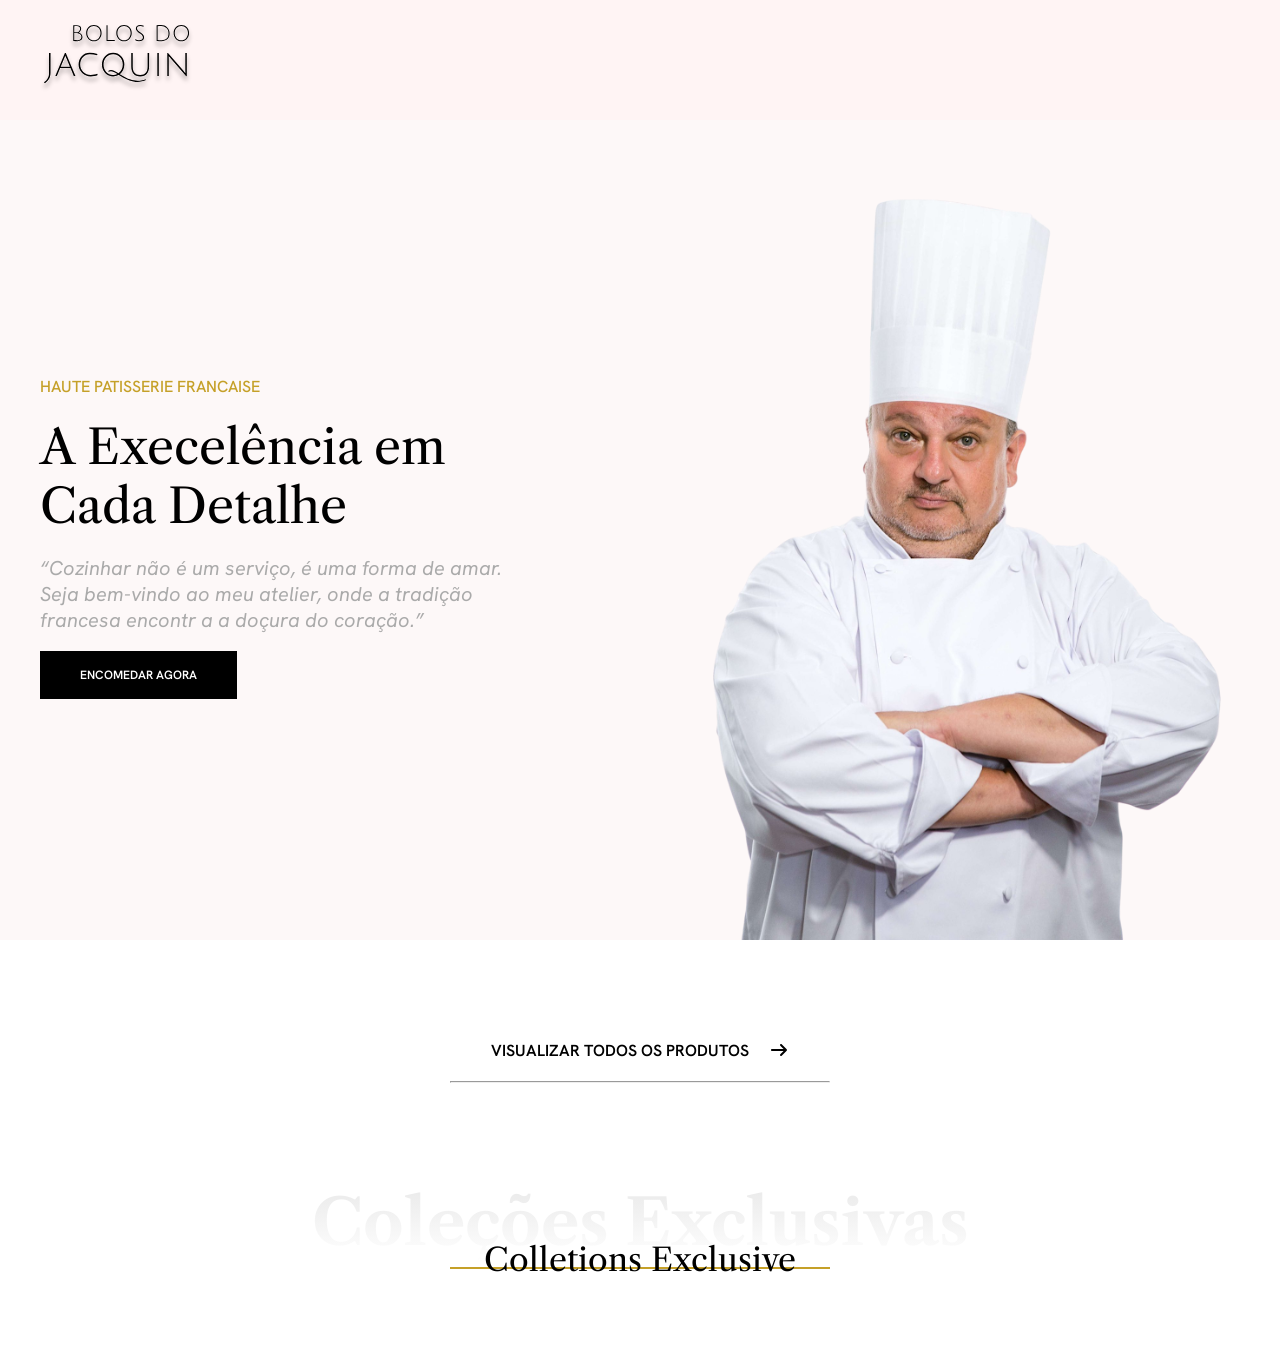
==== HOME/index.html @ c674d881 "Incio html e css pagina home" ====
<!DOCTYPE html>
<html lang="pt-br">

<head>
    <meta charset="UTF-8">
    <meta name="viewport" content="width=device-width, initial-scale=1.0">
    <title>Bolos Jacquin - Home</title>
    <link rel="stylesheet" href="style.css">
    <link rel="preconnect" href="https://fonts.googleapis.com">
    <link rel="preconnect" href="https://fonts.gstatic.com" crossorigin>
    <link
        href="https://fonts.googleapis.com/css2?family=Hanken+Grotesk:ital,wght@0,100..900;1,100..900&family=Libre+Caslon+Text:ital,wght@0,400;0,700;1,400&display=swap"
        rel="stylesheet">
</head>


<body>
    <header class="home_cabecario">
        <div class="home_container">
            <img src="../IMG/LOGO.svg" alt="logo bolo do Jacquin">
        </div>
    </header>
    <main>
        <h1>Página inicial bolos do Jacquin</h1>
        <section class="home_banner">
            <div class="home_container banner_container">
                <div class="box_texto_banner">
                    <span class="linha1">haute patisserie francaise</span><br>
                    <span class="linha2">A Execelência em Cada Detalhe</span>
                    <p class="linha3">“Cozinhar não é um serviço, é uma forma de amar.
                        Seja bem-vindo ao meu atelier, onde a tradição
                        francesa encontr    a a doçura do coração.”</p>
                    <a href="" class="linha4">encomedar agora</a>
                </div>
                <img src="../IMG/0 1.svg" alt="foto do jacquin com avental">

            </div>
        </section>

        <section class="home_container home_produtos">
            <div class="link_produtos">
                <DIV>
                    <a href="">visualizar todos os produtos</a>
                    <svg xmlns="http://www.w3.org/2000/svg"
                        viewBox="0 0 640 640"><!--!Font Awesome Free 7.3.1 by @fontawesome - https://fontawesome.com License - https://fontawesome.com/license/free Copyright 2026 Fonticons, Inc.-->
                        <path
                            d="M566.6 342.6C579.1 330.1 579.1 309.8 566.6 297.3L406.6 137.3C394.1 124.8 373.8 124.8 361.3 137.3C348.8 149.8 348.8 170.1 361.3 182.6L466.7 288L96 288C78.3 288 64 302.3 64 320C64 337.7 78.3 352 96 352L466.7 352L361.3 457.4C348.8 469.9 348.8 490.2 361.3 502.7C373.8 515.2 394.1 515.2 406.6 502.7L566.6 342.7z" />
                    </svg>

                </DIV>
                <hr>
            </div>

            <div class="home_subtitulo">
                <h2>Coleções Exclusivas</h2>
                <span>Colletions Exclusive</span>
                <hr>


            </div>

            <div></div>
        </section>


    </main>
</body>

</html>
---- HOME/style.css ----
*{
    margin: 0;
    padding: 0;
    box-sizing: border-box
    
}



/* --------------CABECARIO---------------- */
.home_cabecario{
    background-color: #FFF4F4;
    height: 120px;
    display: flex;
    justify-content: center;
    align-items: center;
}


.home_container{
    max-width: 1200px;
    width: 95%;
    /* background-color: aqua; */
 
    margin: 0 auto;
}

h1{
    position: absolute;
    width: 1px;
    height: 1px;
    margin: -1px;
    overflow: hidden;
}



/* --------------BANNER------------- */
.home_banner{
    background-color: #FDF8F8;
}

.box_texto_banner{
    /* background-color: aquamarine; */
      font-family: "Hanken Grotesk", sans-serif;
      max-width: 500px;

}

.banner_container{
    display: flex;
    align-items: center;
    justify-content: space-between;
}

.banner_container img{
    width: 547px;
}

.linha1{
    color: #C5A028;
    font-size: 16px;
    font-weight: 500;
    text-transform: uppercase;
    margin-bottom: 20px;
    display: inline-block;
}

.linha2{
      font-family: "Libre Caslon Text", serif;
      font-size: 48px;
      margin-bottom: 20px;
    display: inline-block;


}

.linha3{
    font-size: 20px;
    font-style: italic;
    color: #aaaaaa;
    margin-bottom: 30px;
    display: inline-block;
}

.linha4{
    font-weight: 600;
    font-size: 12px;
    text-transform: uppercase;
    color: #ffffff;
    text-decoration: none;

    background-color: #000000;
    padding: 16px 40px;
    
    
}
/* -------------------PRODUTOS---------------- */

.home_produtos{
    padding:100px ;
}



.link_produtos a{
     font-family: "Hanken Grotesk", sans-serif;
     font-weight: 600;
     font-size: 16px;
     text-transform: uppercase;
     text-decoration: none;
     color: #000000;

}.link_produtos svg{
    width: 20px;

}
.link_produtos DIV{
    display: flex;
    align-items:center ;
    justify-content: center;
    gap: 20px;
    margin-bottom: 20px;

}
.link_produtos hr{
    max-width: 380px;
    width: 100%;
    margin: 0 auto;

}
.home_subtitulo{
    font-family: "Libre Caslon Text", serif;
    /* background-color: darkblue; */
    display: flex;
    flex-direction: column;
    align-items: center;
    position: relative;
    margin-top: 100px;

}

.home_subtitulo h2{
    font-weight: 700;
    font-size: 64px;
    background-image: linear-gradient(0deg, #ffffff, #e9e9e9);
    background-clip: text;
    -webkit-background-clip: text;
    color: transparent;
    -webkit-text-fill-color: transparent;
}
.home_subtitulo span{
    font-size: 32px;
    position: absolute;
    bottom: -10px;
}
.home_subtitulo hr{
    max-width: 380px;
    width: 100%;
    background-color: #C5A028;
    margin-top: 5px;
    border: none;
    height: 2px;
}
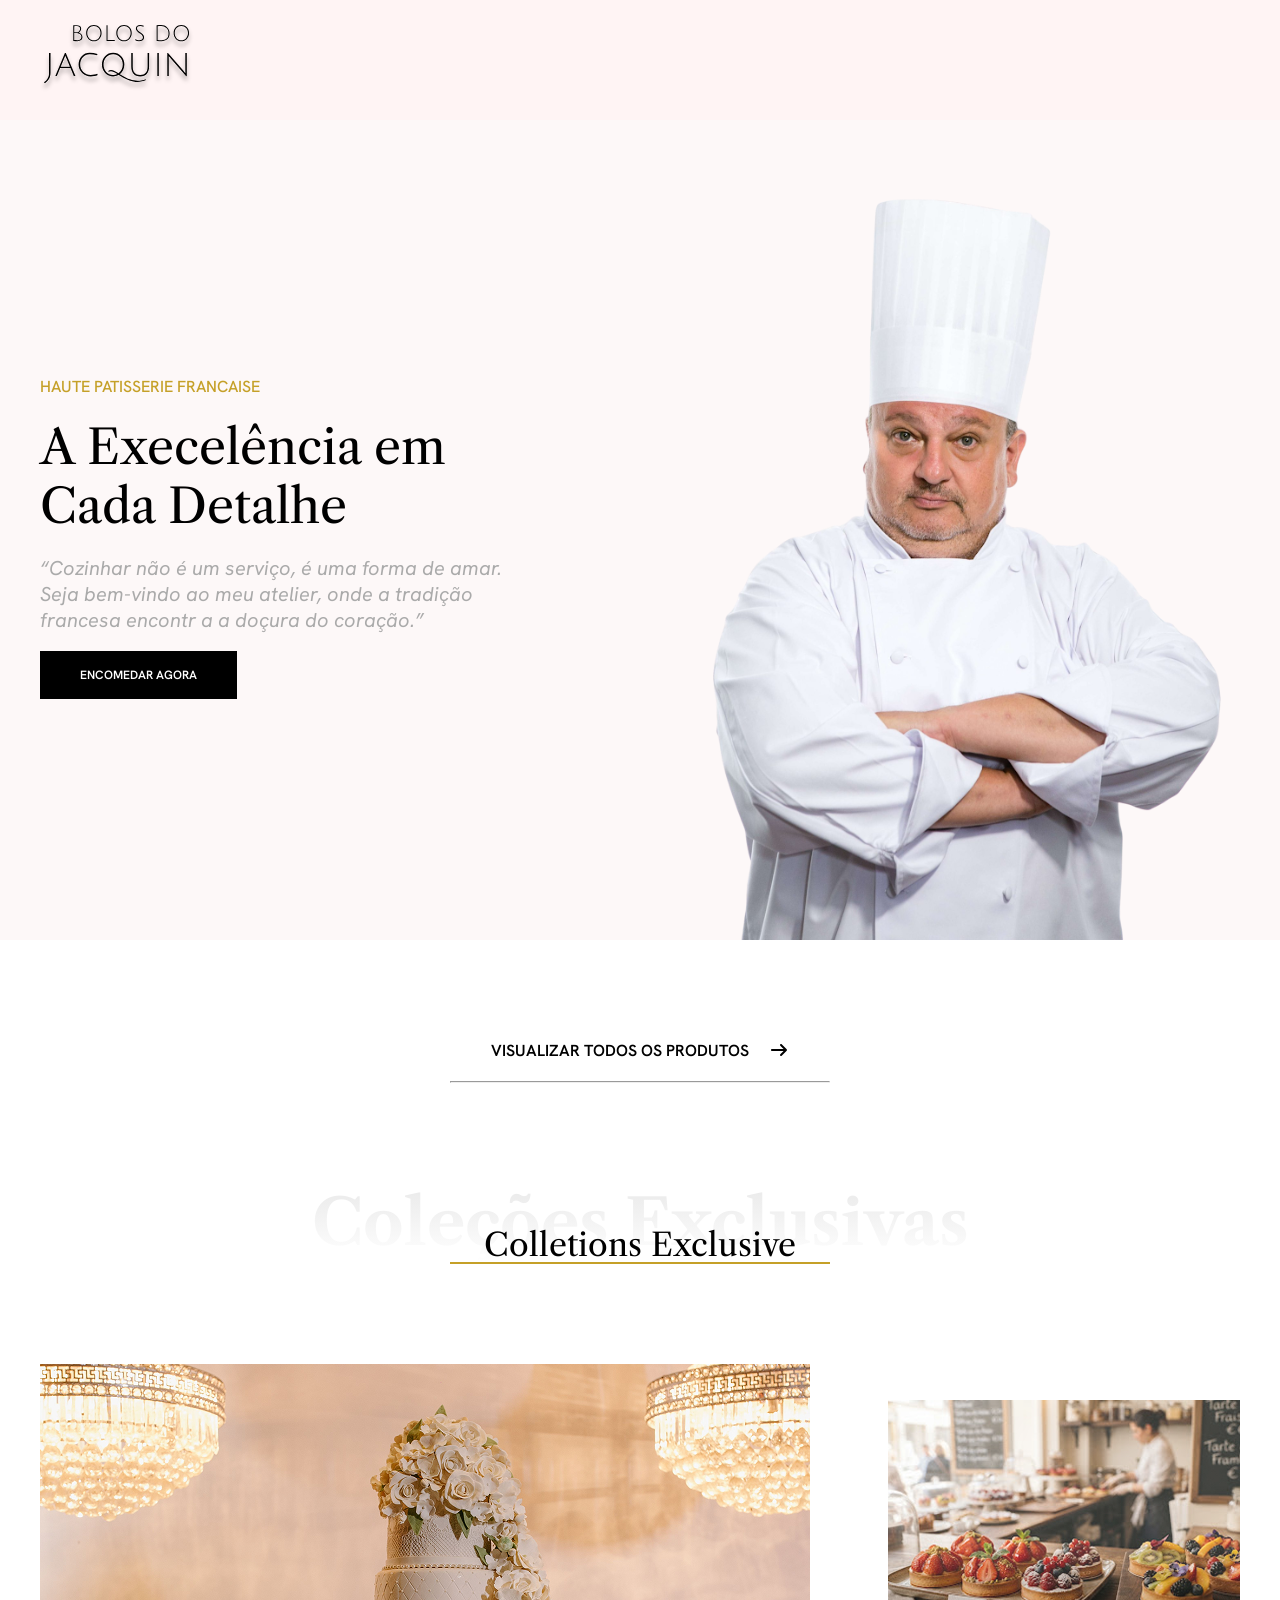
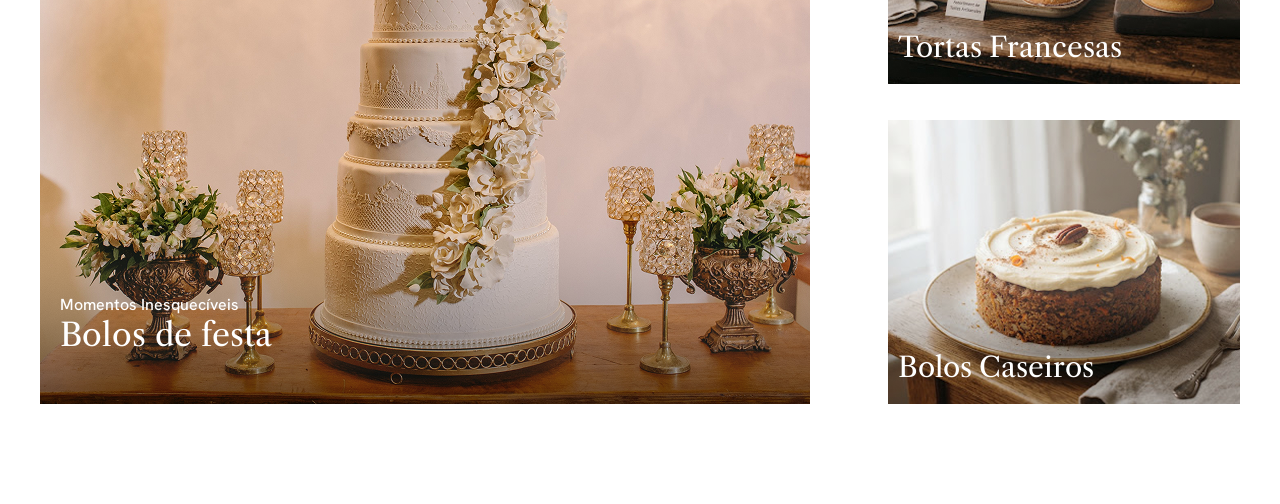
==== commit 02a83b0e: "Seção de categorias finalizadas" ====
--- a/HOME/index.html
+++ b/HOME/index.html
@@ -29,7 +29,7 @@
                     <span class="linha2">A Execelência em Cada Detalhe</span>
                     <p class="linha3">“Cozinhar não é um serviço, é uma forma de amar.
                         Seja bem-vindo ao meu atelier, onde a tradição
-                        francesa encontr    a a doçura do coração.”</p>
+                        francesa encontr a a doçura do coração.”</p>
                     <a href="" class="linha4">encomedar agora</a>
                 </div>
                 <img src="../IMG/0 1.svg" alt="foto do jacquin com avental">
@@ -59,7 +59,34 @@
 
             </div>
 
-            <div></div>
+            <div class="container_categorias">
+                    <a href="">
+                    <div class="mg_categoria1">
+                        <span>
+                            Momentos Inesquecíveis
+                        </span>
+                        <h3>
+                            Bolos de festa
+                        </h3>
+
+                    </div>
+                    <a href="">
+                        <div class="col_categorias">
+                            <a href="">
+                                <div class="img_categoria2">
+                                    <h3>Tortas Francesas</h3>
+                                </div>
+                            </a>
+
+                            <a href="">
+                                <div class="img_categoria3">
+                                    <h3>Bolos Caseiros</h3>
+                                </div>
+                            </a>
+
+
+                        </div>
+                </div>
         </section>
 
 
--- a/HOME/style.css
+++ b/HOME/style.css
@@ -98,7 +98,7 @@
 /* -------------------PRODUTOS---------------- */
 
 .home_produtos{
-    padding:100px ;
+    padding:100px 0 ;
 }
 
 
@@ -137,6 +137,7 @@
     align-items: center;
     position: relative;
     margin-top: 100px;
+    margin-bottom: 100px;
 
 }
 
@@ -153,12 +154,71 @@
     font-size: 32px;
     position: absolute;
     bottom: -10px;
+    margin-bottom: 10px;
 }
 .home_subtitulo hr{
     max-width: 380px;
     width: 100%;
     background-color: #C5A028;
-    margin-top: 5px;
     border: none;
     height: 2px;
-}+}
+
+.mg_categoria1{
+    background-image: url(../IMG/pexels-jonathanborba-26774588\ 1\ \(1\).png);
+    /* width: 70%; */
+    width: 770px;
+    height: 640px;
+    display: flex;
+    flex-direction: column;
+    justify-content:flex-end;
+    padding: 50px 20px;
+}
+.mg_categoria1 span{
+  font-family: "Hanken Grotesk", sans-serif;  
+  font-weight: 500; 
+}
+.container_categorias{
+    display: flex;
+    justify-content: space-between;
+    width: 100%;
+
+}
+.container_categorias a{
+    color: #ffffff;
+    text-decoration: none;
+}
+
+.home_produtos h3{
+    font-family: "Libre Caslon Text", serif;
+    font-weight: 400;
+}
+.mg_categoria1 h3{
+    font-size: 32px;
+}
+
+.col_categorias{
+    display: flex;
+    flex-direction: column;
+    justify-content: space-between ;
+}
+.img_categoria2{
+    background-image: url(../IMG/Image\ \(1\)\ \(1\).png);
+    
+}
+
+.img_categoria3{
+    background-image: url(../IMG/Image\ \(2\)\ \(1\).png);
+    
+}
+.img_categoria2,
+.img_categoria3{
+    /* width: 25%; */
+    width: 352px;
+    height:284px ;
+    display: flex;
+    align-items: flex-end;
+    padding: 20px 10px;
+    font-size: 24px;
+}
+
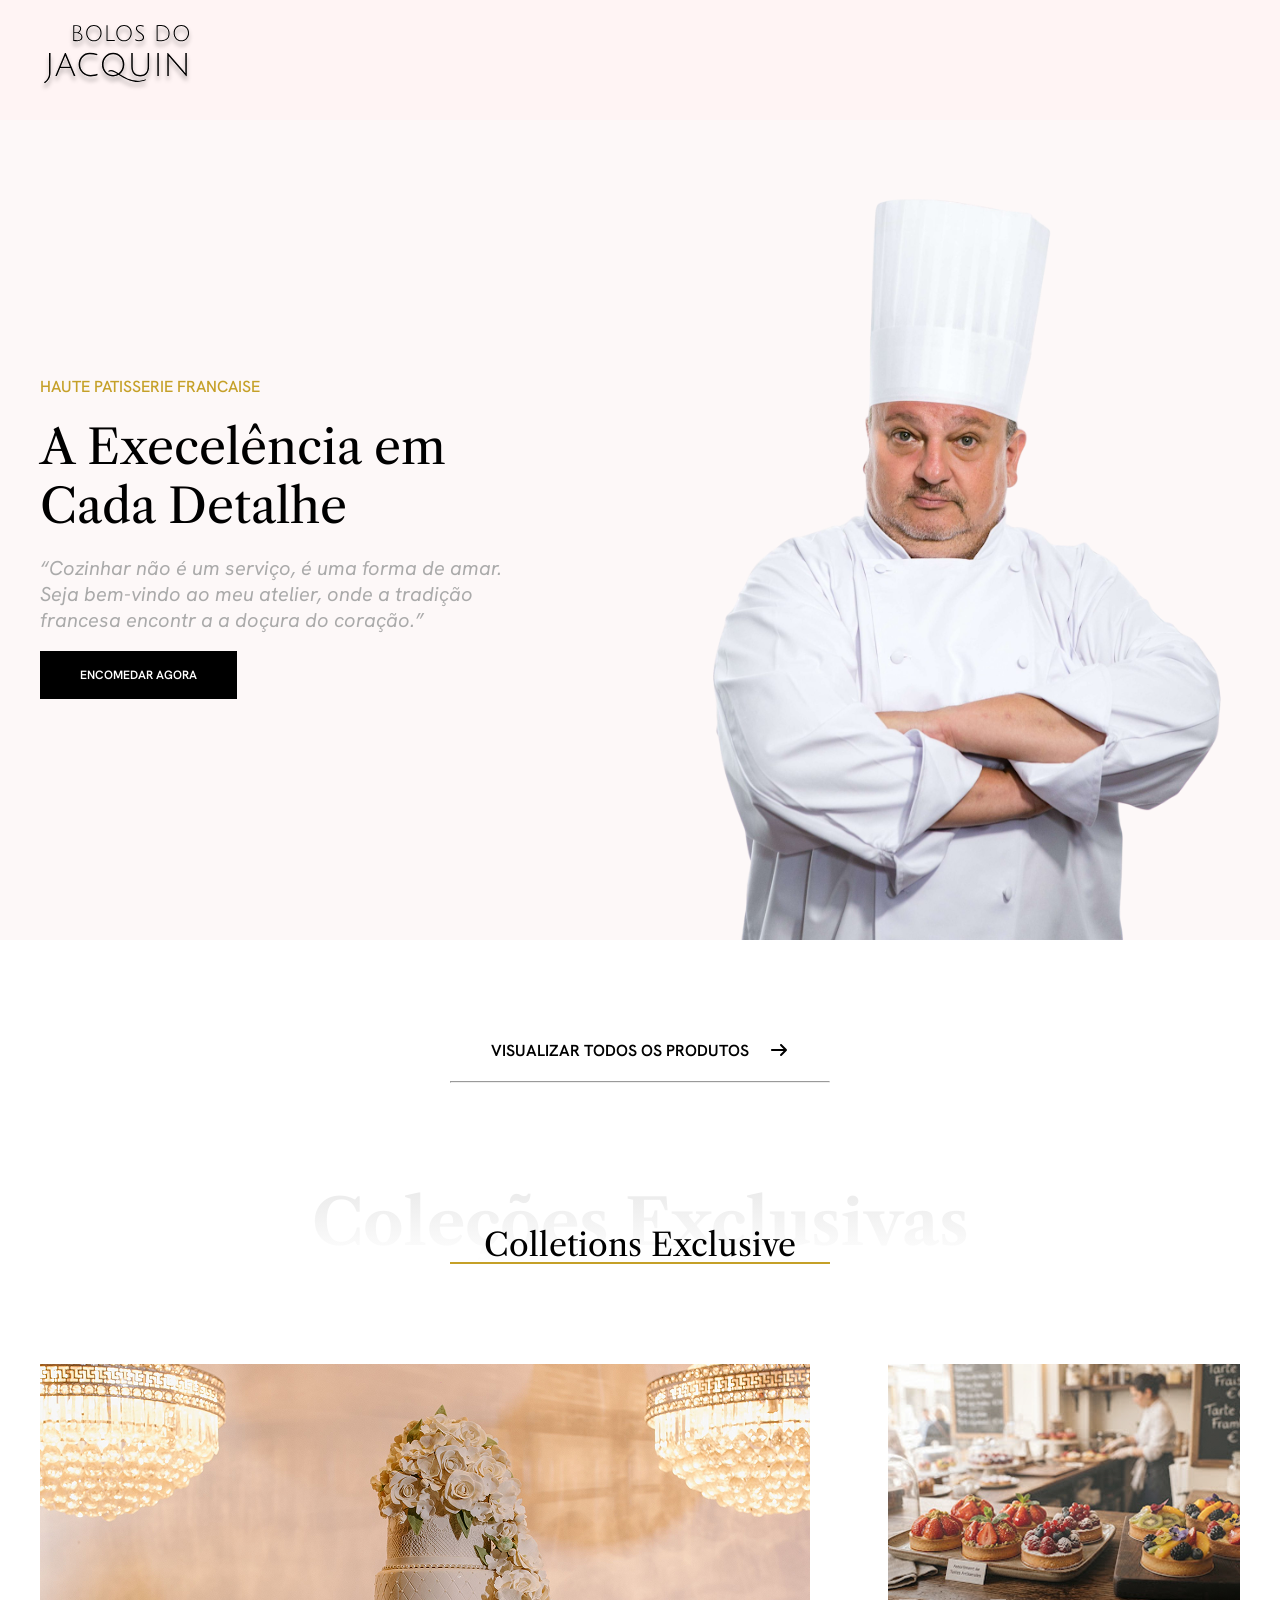
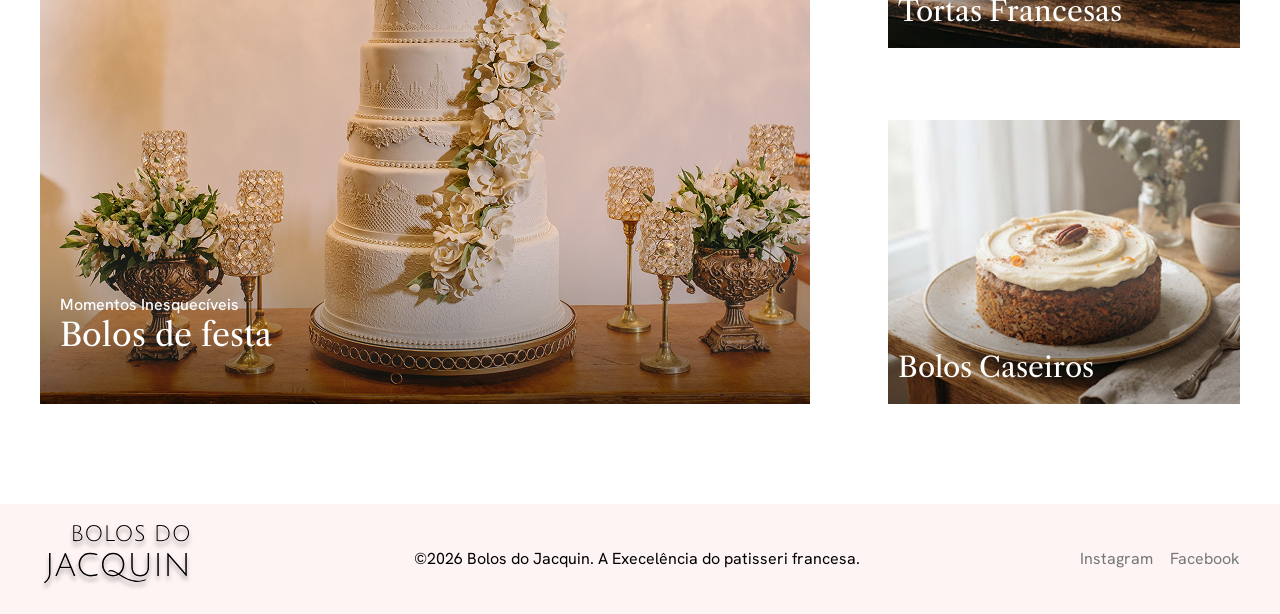
==== commit 5b263ab9: "inicio da pagina de cadastro e listagem de produtos" ====
--- a/HOME/index.html
+++ b/HOME/index.html
@@ -60,8 +60,9 @@
             </div>
 
             <div class="container_categorias">
-                    <a href="">
-                    <div class="mg_categoria1">
+
+                <a href="">
+                <div class="mg_categoria1">
                         <span>
                             Momentos Inesquecíveis
                         </span>
@@ -69,8 +70,10 @@
                             Bolos de festa
                         </h3>
 
+
                     </div>
-                    <a href="">
+                </a>
+                 
                         <div class="col_categorias">
                             <a href="">
                                 <div class="img_categoria2">
@@ -91,6 +94,17 @@
 
 
     </main>
+    <footer>
+        <div class="home_container footer_container">
+
+            <img src="../IMG/LOGO.svg" alt="Logo bolos do jacquin">
+            <span>©2026 Bolos do Jacquin. A Execelência do patisseri francesa.</span>
+            <nav class="nav_footer">
+                <a href="">Instagram</a>
+                <a href="">Facebook</a>
+            </nav>
+        </div>
+    </footer>
 </body>
 
 </html>
--- a/HOME/style.css
+++ b/HOME/style.css
@@ -221,4 +221,32 @@
     padding: 20px 10px;
     font-size: 24px;
 }
-
+/* -----------------FOOTER-------------------- */
+
+footer{
+    background-color: #FFF4F4;
+    height: 110px;
+    display: flex;
+    align-items: center;
+
+}
+
+.footer_container{
+    display: flex;
+    justify-content: space-between;
+    align-items: center;
+}
+.nav_footer{
+    display: flex;
+    justify-content: space-between;
+    width: 160px;
+}
+.footer_container span,
+.nav_footer a{
+      font-family: "Hanken Grotesk", sans-serif;  
+
+}
+.nav_footer a{
+    text-decoration: none;
+    color: #747878;
+}
